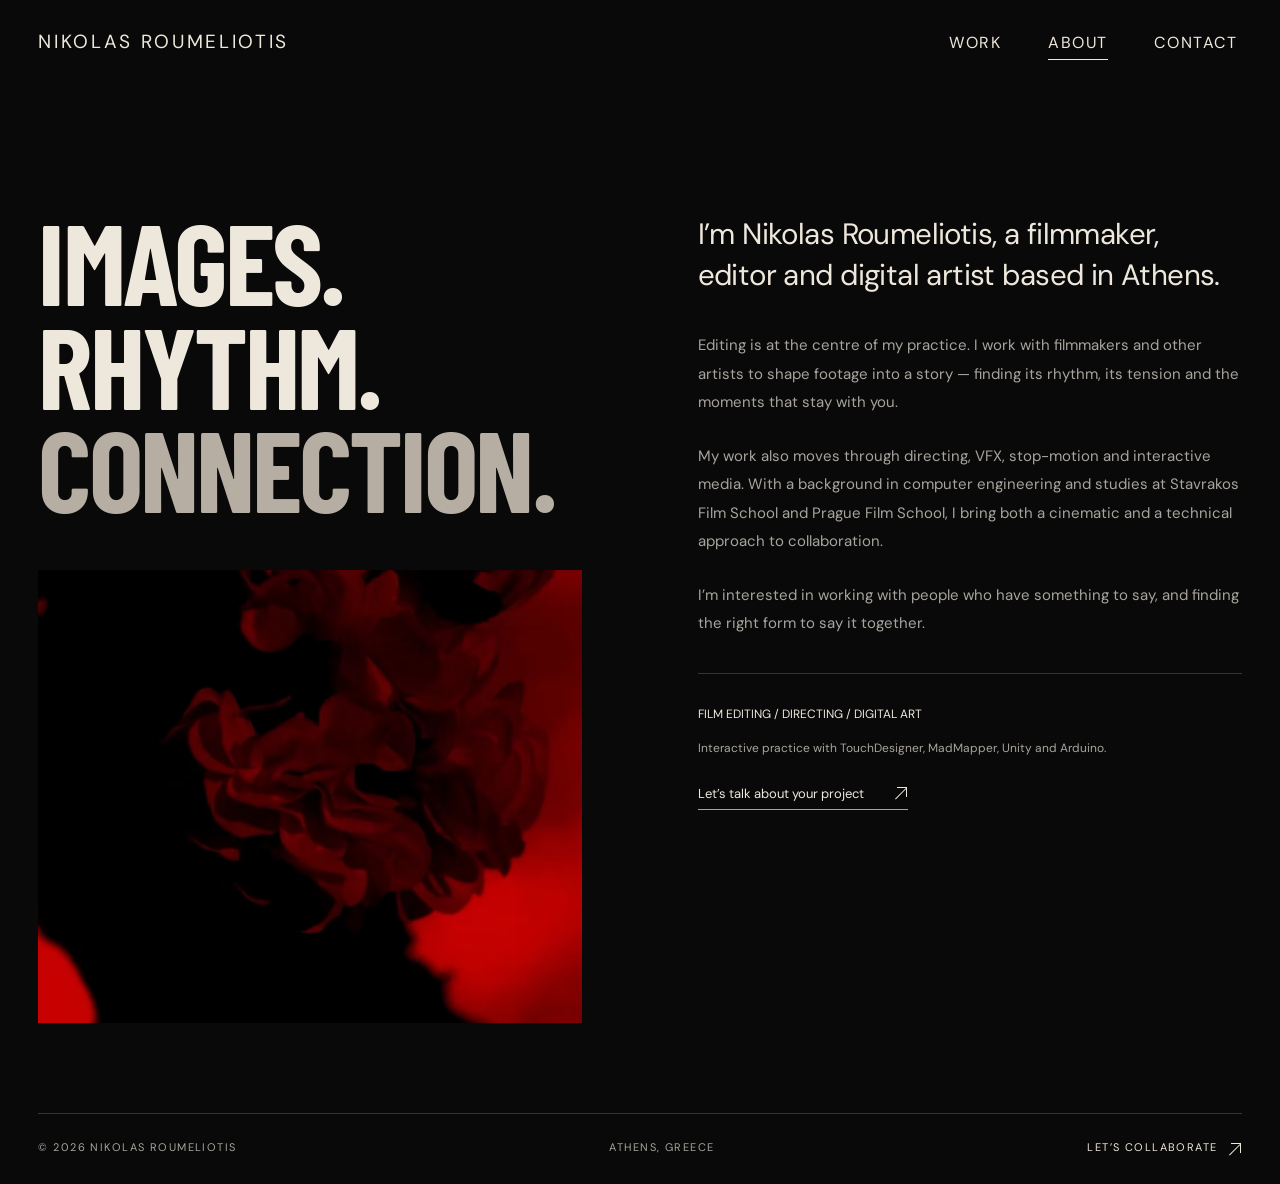
==== about.html @ 260fdf49 "Fill the homepage cinema edge to edge" ====
<!doctype html><html lang="en"><head><meta charset="utf-8"><meta name="viewport" content="width=device-width,initial-scale=1"><meta name="theme-color" content="#090909"><meta name="description" content="Nikolas Roumeliotis — Filmmaker / Editor / Digital Artist. Film editing, moving images and creative collaborations, Athens."><title>About — Nikolas Roumeliotis</title><link rel="stylesheet" href="./styles.css?v=9"><script src="./app.js?v=8" defer></script></head><body data-page="about"><a class="skip-link" href="#main">Skip to content</a><header id="site-header"></header><main id="main" class="page-content"><div class="about-layout"><div><h1 class="about-title">Images.<br>Rhythm.<br><span>Connection.</span></h1><div class="about-image"><img src="./assets/terra-02.jpg" alt="A red-lit silhouette from Terra Nova"></div></div><div class="about-copy"><p class="lead">I’m Nikolas Roumeliotis, a filmmaker, editor and digital artist based in Athens.</p><p>Editing is at the centre of my practice. I work with filmmakers and other artists to shape footage into a story — finding its rhythm, its tension and the moments that stay with you.</p><p>My work also moves through directing, VFX, stop-motion and interactive media. With a background in computer engineering and studies at Stavrakos Film School and Prague Film School, I bring both a cinematic and a technical approach to collaboration.</p><p>I’m interested in working with people who have something to say, and finding the right form to say it together.</p><div class="about-practice"><span>FILM EDITING / DIRECTING / DIGITAL ART</span>Interactive practice with TouchDesigner, MadMapper, Unity and Arduino.</div><a class="line-link" href="./contact.html">Let’s talk about your project <span class="arrow" aria-hidden="true"></span></a></div></div></main><footer id="site-footer"></footer></body></html>
---- styles.css ----
@font-face{font-family:Barlow;src:url('./assets/fonts/barlow-condensed-bold.ttf') format('truetype');font-weight:700;font-display:swap}@font-face{font-family:DM;src:url('./assets/fonts/dm-sans.ttf') format('truetype');font-weight:400 700;font-display:swap}
:root{--ground:#090909;--ink:#eee8dc;--quiet:#a8a49d;--rule:#363431;--gutter:clamp(22px,3vw,56px);--header:84px;--caption:64px}*{box-sizing:border-box}html{scroll-behavior:smooth;scrollbar-color:#6b655e var(--ground)}body{background:var(--ground);color:var(--ink);font-family:DM,Arial,sans-serif;margin:0;-webkit-font-smoothing:antialiased}::selection{background:#eee8dc;color:#17110e}a{color:inherit;text-decoration:none;text-underline-offset:5px}button{font:inherit}a:focus-visible,button:focus-visible{outline:2px solid var(--ink);outline-offset:6px}img{display:block;max-width:100%}[hidden]{display:none!important}.skip-link{position:absolute;left:20px;top:-60px;z-index:100;background:var(--ink);color:var(--ground);padding:12px}.skip-link:focus{top:12px}#site-header{height:var(--header);display:flex;justify-content:space-between;align-items:center;padding:0 var(--gutter);gap:24px;background:var(--ground);position:sticky;top:0;z-index:5}.wordmark{font-size:19px;letter-spacing:.14em;line-height:1.5}nav{display:flex;gap:clamp(24px,3vw,54px)}nav a{font-size:16px;font-weight:500;letter-spacing:.1em;min-height:44px;min-width:44px;padding:12px 4px;display:inline-flex;align-items:center;justify-content:center;position:relative}nav a:after{content:'';position:absolute;bottom:5px;left:4px;right:4px;height:1px;background:var(--ink);transform:scaleX(0);transform-origin:left;transition:transform .25s}nav a:hover:after,nav a[aria-current]:after{transform:scaleX(1)}.arrow{display:inline-block;width:14px;height:14px;position:relative;vertical-align:middle;flex-shrink:0}.arrow:before{content:'';position:absolute;right:1px;top:1px;width:9px;height:9px;border-top:1px solid currentColor;border-right:1px solid currentColor}.arrow:after{content:'';position:absolute;right:2px;top:2px;width:15px;height:1px;background:currentColor;transform:rotate(-45deg);transform-origin:right}.cinema{height:calc(100svh - var(--header) - var(--caption));min-height:490px;max-height:1100px;position:relative;overflow:hidden;background:#21191b}.cinema-media{position:absolute;inset:0;overflow:hidden}.film-image{width:100%;height:100%;object-fit:cover;transform:scale(1.35);object-position:center center}.cinema-shade{position:absolute;inset:0;background:linear-gradient(180deg,rgba(0,0,0,.17),transparent 35%,rgba(0,0,0,.12) 65%,rgba(0,0,0,.48));pointer-events:none}.home-identity{position:absolute;top:27px;left:var(--gutter);font-size:11px;letter-spacing:.14em;color:#fff5e9;text-shadow:0 1px 8px #090909}.cinema-title{position:absolute;bottom:14px;left:var(--gutter);right:90px;pointer-events:none}.cinema-title h1{font-family:Barlow,sans-serif;font-weight:700;font-size:11.5vw;transform:scaleY(1.8);transform-origin:left bottom;white-space:nowrap;line-height:.87;letter-spacing:-.025em;margin:0;color:#f1e9d9;max-width:100%;text-wrap:balance}.film-switcher{position:absolute;right:var(--gutter);top:50%;transform:translateY(-50%);display:flex;flex-direction:column;gap:2px}.film-marker{position:relative;width:46px;height:40px;border:0;padding:0 0 0 10px;display:flex;justify-content:flex-end;align-items:center;background:transparent;cursor:pointer;color:var(--ink)}.film-marker>span:first-child{width:25px;height:2px;background:#eee8dc66;transition:width .3s,background .3s}.film-marker[aria-pressed=true]>span:first-child,.film-marker:hover>span:first-child{width:36px;background:var(--ink)}.marker-name{position:absolute;white-space:nowrap;right:55px;opacity:0;pointer-events:none;font-size:11px;background:#090909cc;padding:6px 10px;transition:opacity .2s}.film-marker:hover .marker-name,.film-marker:focus-visible .marker-name{opacity:1}.cinema-caption{height:var(--caption);padding:0 var(--gutter);display:flex;justify-content:space-between;align-items:center;gap:24px;font-size:11px;letter-spacing:.19em}.cinema-caption a{display:flex;align-items:center;gap:22px}.film-player,.film-player iframe{width:100%;height:100%;position:absolute;inset:0;border:0}.has-video .cinema-title,.has-video .home-identity,.has-video .cinema-shade{display:none}.has-video .film-switcher{top:36px;transform:none}.home-end{padding:75px var(--gutter);display:flex;align-items:end;justify-content:space-between;gap:35px}.home-end>p{font-size:clamp(35px,4vw,65px);line-height:1.05;letter-spacing:-.035em;margin:0}.home-end em{font-family:Georgia,serif;font-weight:400}.home-end>div>p{font-size:14px;color:var(--quiet);margin:0 0 20px}.line-link{display:inline-flex;align-items:center;gap:30px;font-size:13px;padding-bottom:7px;border-bottom:1px solid var(--quiet);transition:color .2s,border-color .2s}.line-link:hover{color:#fff;border-color:#fff}#site-footer{border-top:1px solid var(--rule);margin:0 var(--gutter);padding:26px 0 30px;display:flex;align-items:center;justify-content:space-between;gap:24px;font-size:11px;letter-spacing:.13em;color:var(--quiet)}#site-footer a{display:flex;align-items:center;gap:13px;color:var(--ink)}#site-footer .arrow{width:11px;height:11px}.page-content{padding:65px var(--gutter) 90px}.page-heading{display:flex;align-items:end;justify-content:space-between;gap:30px;margin-bottom:60px}.page-heading h1,.about-title,.contact-title,.project-title{font-family:Barlow,sans-serif;font-size:clamp(80px,12vw,190px);text-transform:uppercase;font-weight:700;line-height:.9;letter-spacing:-.025em;margin:0}.page-heading>p{color:var(--quiet);font-size:15px;line-height:1.6;max-width:280px;margin:0 0 5px}.works{display:grid;grid-template-columns:1.25fr 1fr;align-items:start;gap:100px 5vw}.work-entry-1{padding-top:170px}.work-entry-2{grid-column:1;max-width:88%}.work-image{position:relative;overflow:hidden;aspect-ratio:1.7;background:#171413}.work-image img{width:100%;height:100%;object-fit:cover;transform:scale(1.35);transition:transform .65s cubic-bezier(.16,1,.3,1)}.work-entry:hover img{transform:scale(1.41)}.work-explore{position:absolute;right:20px;bottom:20px;font-size:11px;letter-spacing:.1em;display:flex;align-items:center;gap:14px;text-shadow:0 1px 8px #000}.work-heading{display:flex;justify-content:space-between;align-items:center;margin:20px 0 10px;gap:15px}.work-heading h2{font-family:Barlow,sans-serif;text-transform:uppercase;font-size:clamp(32px,3.5vw,56px);line-height:1;margin:0;font-weight:700;letter-spacing:-.02em}.work-entry>p{color:var(--ink);font-size:12px;line-height:1.6;margin:0}.work-entry>p span{color:var(--quiet)}.project-content{padding:24px var(--gutter) 90px}.project-top{display:flex;justify-content:space-between;gap:20px;font-size:11px;letter-spacing:.13em;color:var(--quiet);margin:20px 0 35px}.back-link{color:var(--ink);border-bottom:1px solid var(--rule);padding-bottom:6px}.project-title{font-size:clamp(65px,11vw,170px);margin-bottom:40px}.project-media{position:relative;aspect-ratio:16/9;background:#111}.project-media>img{width:100%;height:100%;object-fit:contain}.project-details{display:grid;grid-template-columns:1fr 1.25fr;gap:9vw;padding:60px 0 80px}.role-label{font-size:11px;letter-spacing:.15em;color:var(--quiet);margin:0 0 14px}.project-role{font-size:30px;margin:0;letter-spacing:-.02em}.project-summary{font-size:21px;line-height:1.6;margin:0 0 38px;max-width:650px}.credits{margin:0 0 35px}.credits>div{display:grid;grid-template-columns:160px 1fr;gap:24px;padding:14px 0;border-top:1px solid var(--rule);font-size:12px;line-height:1.6}.credits dt{color:var(--quiet)}.credits dd{margin:0}.next-project{display:grid;grid-template-columns:1fr auto;gap:25px;align-items:center;border-top:1px solid var(--rule);padding:35px 0}.next-project>span:first-child{grid-column:1 / -1;font-size:11px;letter-spacing:.15em;color:var(--quiet)}.next-project strong{font-family:Barlow,sans-serif;font-size:clamp(40px,6vw,90px);font-weight:700;line-height:1;text-transform:uppercase}.next-project>.arrow{width:30px;height:30px;transform:scale(1.7)}.about-layout{display:grid;grid-template-columns:minmax(0,1fr) minmax(0,1fr);gap:9vw;align-items:start;margin-top:60px}.about-title{font-size:clamp(65px,9vw,145px);max-width:700px}.about-title span{color:#b7aea3}.about-image{aspect-ratio:1.2;overflow:hidden;margin-top:50px}.about-image img{width:100%;height:100%;object-fit:cover;transform:scale(1.35)}.about-copy{padding-top:5px;min-width:0}.about-copy .lead{font-size:clamp(21px,2.3vw,34px);line-height:1.4;margin:0 0 35px;color:var(--ink);letter-spacing:-.02em}.about-copy p{font-size:15px;line-height:1.9;color:var(--quiet);max-width:60ch;margin:0 0 25px}.about-copy .line-link{margin-top:25px}.about-practice{padding-top:28px;margin-top:35px;border-top:1px solid var(--rule);font-size:12px;color:var(--quiet);line-height:2}.about-practice span{color:var(--ink);display:block;margin-bottom:10px}.contact-content{min-height:calc(100svh - 174px);display:flex;flex-direction:column;justify-content:center;padding-top:70px;padding-bottom:80px}.contact-title{font-size:clamp(85px,14vw,220px);max-width:1100px}.contact-copy{color:var(--quiet);font-size:18px;line-height:1.6;max-width:470px;margin:35px 0 45px}.contact-address{display:flex;align-items:center;justify-content:space-between;gap:20px;width:max-content;max-width:100%;font-size:clamp(15px,2.8vw,43px);letter-spacing:-.02em;border-bottom:1px solid var(--ink);padding:0 0 12px;overflow-wrap:anywhere}.contact-social{display:flex;gap:40px;font-size:11px;letter-spacing:.13em;margin-top:50px}.load-error,.not-found{padding:60px var(--gutter);line-height:1.7}.load-error a{text-decoration:underline}.not-found h1{font-family:Barlow,sans-serif;font-size:80px;margin:0 0 30px}
@media(min-width:1600px){.cinema-title{bottom:22px}.cinema-title h1{font-size:11.5vw}}
@media(max-width:900px){:root{--header:76px}.wordmark{font-size:17px;letter-spacing:.12em}nav{gap:20px}nav a{font-size:15px}.cinema-title h1{font-size:11.5vw}.works{gap:60px 5vw}.work-entry-1{padding-top:110px}.about-layout{gap:45px}.about-title{font-size:10vw}.project-details{gap:45px}.credits>div{grid-template-columns:125px 1fr}.contact-title{font-size:17vw}}
@media(max-width:600px){:root{--header:110px;--caption:82px}#site-header{align-items:center;align-content:center;flex-wrap:wrap;gap:4px;padding-top:10px;padding-bottom:10px}.wordmark{font-size:16px;letter-spacing:.1em;max-width:none;width:100%;line-height:1.6}nav{width:100%;justify-content:space-between;gap:12px}nav a{font-size:16px;letter-spacing:.06em}.cinema{min-height:480px;max-height:none}.film-image{object-position:48% center;transform:scale(1.35)}.cinema-title{left:var(--gutter);right:22px;bottom:25px}.cinema-title h1{font-size:23vw;transform:none;white-space:normal;line-height:.88;max-width:90%;text-wrap:balance}.home-identity{font-size:11px;top:23px;letter-spacing:.09em}.film-switcher{right:15px;top:43%}.film-marker{height:44px;width:44px}.film-marker>span:first-child{width:19px}.film-marker[aria-pressed=true]>span:first-child{width:29px}.cinema-caption{font-size:11px;letter-spacing:.1em;gap:20px}.cinema-caption>span{max-width:150px;line-height:1.8}.cinema-caption a{gap:12px;white-space:nowrap}.home-end{padding:50px var(--gutter);align-items:start;flex-direction:column;gap:35px}.home-end>p{font-size:44px}.home-end>div>p{font-size:13px}#site-footer{font-size:11px;flex-wrap:wrap;gap:20px}#site-footer>span:nth-child(2){display:none}.page-content{padding-top:40px;padding-bottom:60px}.page-heading{align-items:start;flex-direction:column;gap:25px;margin-bottom:45px}.page-heading h1{font-size:26vw}.page-heading>p{font-size:14px}.works{grid-template-columns:1fr;gap:45px}.work-entry-1{padding-top:0}.work-entry-2{max-width:none;grid-column:auto}.work-heading h2{font-size:38px}.project-top{font-size:11px;margin-bottom:30px}.project-title{font-size:18vw;margin-bottom:30px}.project-content{padding-top:15px;padding-bottom:45px}.project-media{margin-left:calc(var(--gutter) * -1);margin-right:calc(var(--gutter) * -1)}.project-details{grid-template-columns:1fr;gap:35px;padding:35px 0 50px}.project-summary{font-size:18px}.project-role{font-size:26px}.credits>div{font-size:11px;grid-template-columns:110px 1fr;gap:15px}.next-project{padding:28px 0}.next-project strong{font-size:43px}.about-layout{grid-template-columns:1fr;margin-top:15px;gap:40px}.about-title{font-size:20vw}.about-image{margin-top:35px;aspect-ratio:1.6}.about-copy .lead{font-size:24px}.about-copy p{font-size:14px}.contact-content{min-height:calc(100svh - 172px);padding-top:45px;padding-bottom:60px}.contact-title{font-size:23vw}.contact-copy{font-size:16px;margin:30px 0 35px}.contact-address{font-size:4.2vw;gap:15px}.contact-social{font-size:11px;margin-top:40px}}
@media(prefers-reduced-motion:reduce){html{scroll-behavior:auto}*,*:before,*:after{animation:none!important;transition:none!important}}

.project-gallery{display:grid;grid-template-columns:1fr 1fr;gap:clamp(18px,3vw,48px);padding-bottom:70px}.project-gallery img{width:100%;height:auto}.project-gallery img:first-child{grid-column:1/-1}@media(max-width:600px){.project-gallery{grid-template-columns:1fr;padding-bottom:40px}}

.work-image{position:relative}.work-preview{position:absolute;inset:0;opacity:0;pointer-events:none;transition:opacity .25s ease-out}.work-preview video{display:block;width:100%;height:100%;object-fit:cover}.is-previewing .work-preview{opacity:1}.work-explore{z-index:1}@media(prefers-reduced-motion:reduce){.work-preview{transition:none}}
.cinema.has-video{background:#000}.cinema.has-video iframe{background:#000}@media(max-width:600px){.cinema.has-video{height:auto;min-height:0;max-height:none;aspect-ratio:16/9}}

.project-gallery img:last-child:nth-child(even){grid-column:1/-1}
.film-player>video{position:absolute;inset:0;width:100%;height:100%;object-fit:contain;background:#000}.film-player>video:focus-visible{outline:2px solid var(--ink);outline-offset:-3px}
.cinema .film-player>video{object-fit:cover;transform:scale(1.35)}
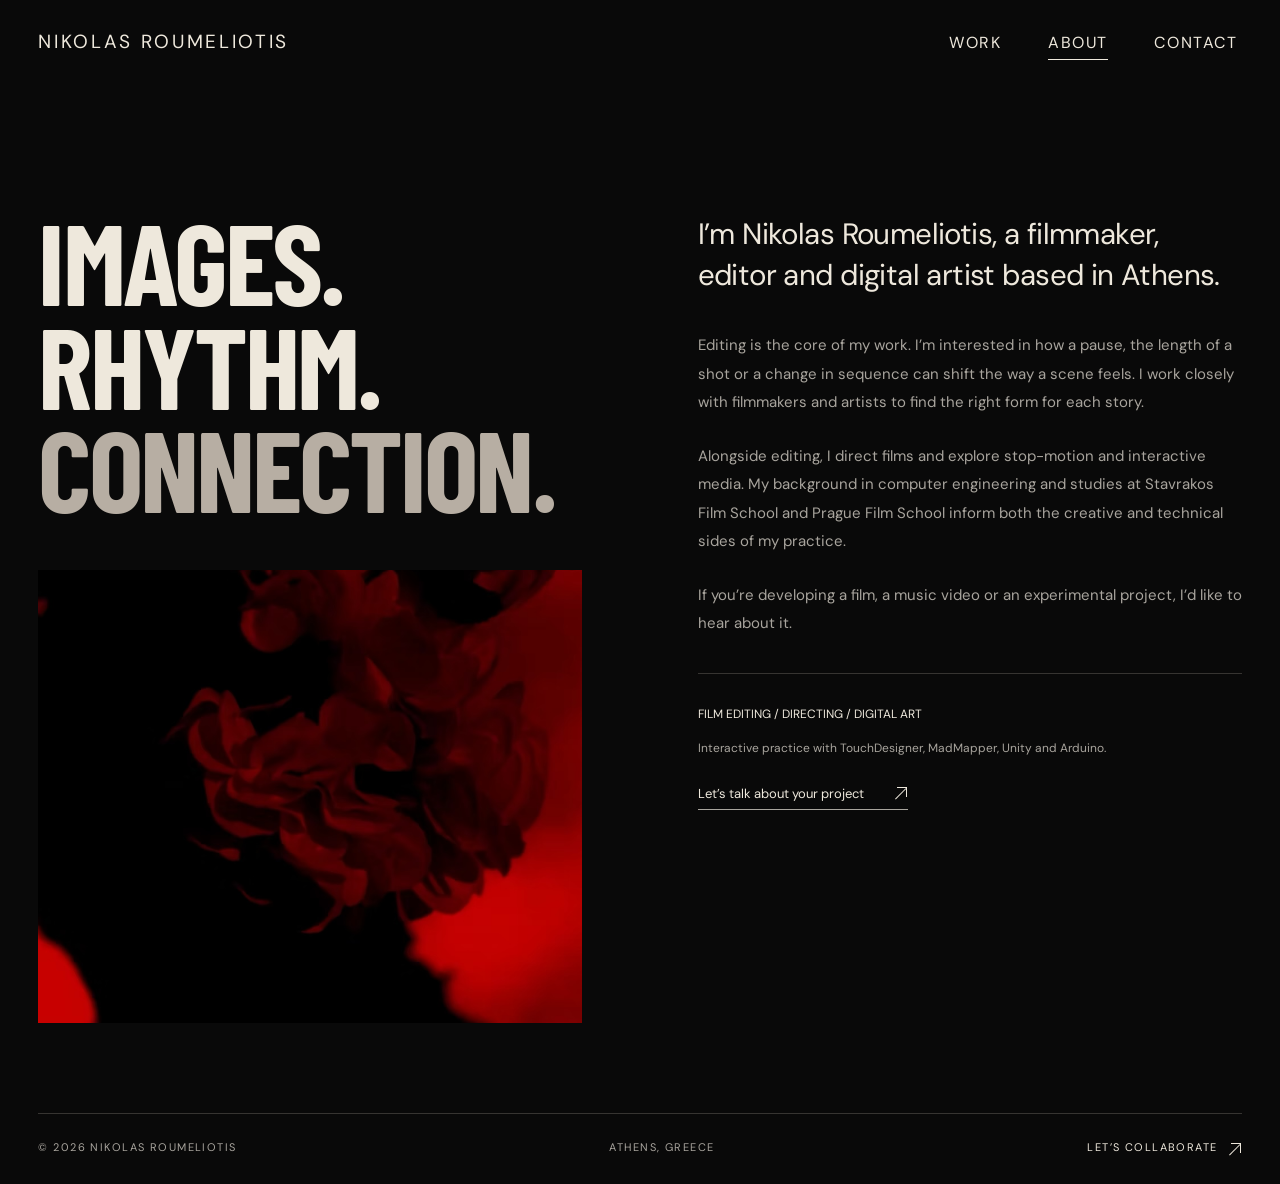
==== commit c08d079b: "Refine About copy and remove VFX" ====
--- a/about.html
+++ b/about.html
@@ -1 +1 @@
-<!doctype html><html lang="en"><head><meta charset="utf-8"><meta name="viewport" content="width=device-width,initial-scale=1"><meta name="theme-color" content="#090909"><meta name="description" content="Nikolas Roumeliotis — Filmmaker / Editor / Digital Artist. Film editing, moving images and creative collaborations, Athens."><title>About — Nikolas Roumeliotis</title><link rel="stylesheet" href="./styles.css?v=9"><script src="./app.js?v=8" defer></script></head><body data-page="about"><a class="skip-link" href="#main">Skip to content</a><header id="site-header"></header><main id="main" class="page-content"><div class="about-layout"><div><h1 class="about-title">Images.<br>Rhythm.<br><span>Connection.</span></h1><div class="about-image"><img src="./assets/terra-02.jpg" alt="A red-lit silhouette from Terra Nova"></div></div><div class="about-copy"><p class="lead">I’m Nikolas Roumeliotis, a filmmaker, editor and digital artist based in Athens.</p><p>Editing is at the centre of my practice. I work with filmmakers and other artists to shape footage into a story — finding its rhythm, its tension and the moments that stay with you.</p><p>My work also moves through directing, VFX, stop-motion and interactive media. With a background in computer engineering and studies at Stavrakos Film School and Prague Film School, I bring both a cinematic and a technical approach to collaboration.</p><p>I’m interested in working with people who have something to say, and finding the right form to say it together.</p><div class="about-practice"><span>FILM EDITING / DIRECTING / DIGITAL ART</span>Interactive practice with TouchDesigner, MadMapper, Unity and Arduino.</div><a class="line-link" href="./contact.html">Let’s talk about your project <span class="arrow" aria-hidden="true"></span></a></div></div></main><footer id="site-footer"></footer></body></html>+<!doctype html><html lang="en"><head><meta charset="utf-8"><meta name="viewport" content="width=device-width,initial-scale=1"><meta name="theme-color" content="#090909"><meta name="description" content="Nikolas Roumeliotis — Filmmaker / Editor / Digital Artist. Film editing, moving images and creative collaborations, Athens."><title>About — Nikolas Roumeliotis</title><link rel="stylesheet" href="./styles.css?v=10"><script src="./app.js?v=8" defer></script></head><body data-page="about"><a class="skip-link" href="#main">Skip to content</a><header id="site-header"></header><main id="main" class="page-content"><div class="about-layout"><div><h1 class="about-title">Images.<br>Rhythm.<br><span>Connection.</span></h1><div class="about-image"><img src="./assets/terra-02.jpg" alt="A red-lit silhouette from Terra Nova"></div></div><div class="about-copy"><p class="lead">I’m Nikolas Roumeliotis, a filmmaker, editor and digital artist based in Athens.</p><p>Editing is the core of my work. I’m interested in how a pause, the length of a shot or a change in sequence can shift the way a scene feels. I work closely with filmmakers and artists to find the right form for each story.</p><p>Alongside editing, I direct films and explore stop-motion and interactive media. My background in computer engineering and studies at Stavrakos Film School and Prague Film School inform both the creative and technical sides of my practice.</p><p>If you’re developing a film, a music video or an experimental project, I’d like to hear about it.</p><div class="about-practice"><span>FILM EDITING / DIRECTING / DIGITAL ART</span>Interactive practice with TouchDesigner, MadMapper, Unity and Arduino.</div><a class="line-link" href="./contact.html">Let’s talk about your project <span class="arrow" aria-hidden="true"></span></a></div></div></main><footer id="site-footer"></footer></body></html>
--- a/styles.css
+++ b/styles.css
@@ -12,4 +12,5 @@
 
 .project-gallery img:last-child:nth-child(even){grid-column:1/-1}
 .film-player>video{position:absolute;inset:0;width:100%;height:100%;object-fit:contain;background:#000}.film-player>video:focus-visible{outline:2px solid var(--ink);outline-offset:-3px}
-.cinema .film-player>video{object-fit:cover;transform:scale(1.35)}
+.cinema .film-player>video{object-fit:cover;transform:none}
+.cinema.has-video{height:auto;min-height:0;max-height:none;aspect-ratio:12/5}
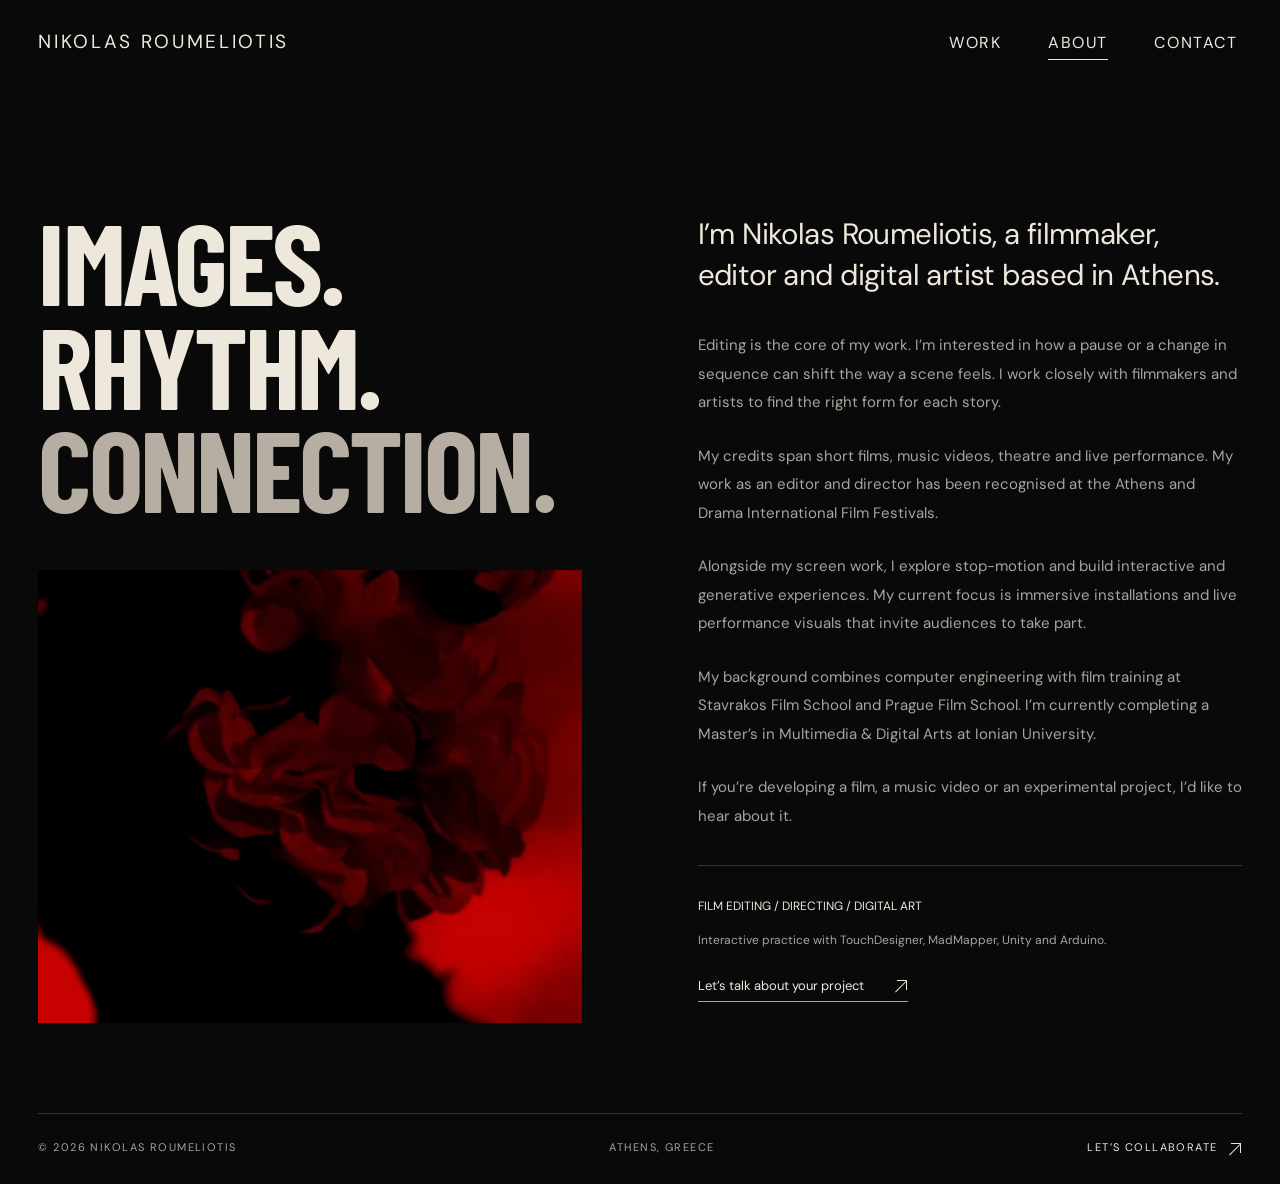
==== commit 302ae3eb: "Expand About with festival recognition and interactive arts practice" ====
--- a/about.html
+++ b/about.html
@@ -1 +1 @@
-<!doctype html><html lang="en"><head><meta charset="utf-8"><meta name="viewport" content="width=device-width,initial-scale=1"><meta name="theme-color" content="#090909"><meta name="description" content="Nikolas Roumeliotis — Filmmaker / Editor / Digital Artist. Film editing, moving images and creative collaborations, Athens."><title>About — Nikolas Roumeliotis</title><link rel="stylesheet" href="./styles.css?v=10"><script src="./app.js?v=8" defer></script></head><body data-page="about"><a class="skip-link" href="#main">Skip to content</a><header id="site-header"></header><main id="main" class="page-content"><div class="about-layout"><div><h1 class="about-title">Images.<br>Rhythm.<br><span>Connection.</span></h1><div class="about-image"><img src="./assets/terra-02.jpg" alt="A red-lit silhouette from Terra Nova"></div></div><div class="about-copy"><p class="lead">I’m Nikolas Roumeliotis, a filmmaker, editor and digital artist based in Athens.</p><p>Editing is the core of my work. I’m interested in how a pause, the length of a shot or a change in sequence can shift the way a scene feels. I work closely with filmmakers and artists to find the right form for each story.</p><p>Alongside editing, I direct films and explore stop-motion and interactive media. My background in computer engineering and studies at Stavrakos Film School and Prague Film School inform both the creative and technical sides of my practice.</p><p>If you’re developing a film, a music video or an experimental project, I’d like to hear about it.</p><div class="about-practice"><span>FILM EDITING / DIRECTING / DIGITAL ART</span>Interactive practice with TouchDesigner, MadMapper, Unity and Arduino.</div><a class="line-link" href="./contact.html">Let’s talk about your project <span class="arrow" aria-hidden="true"></span></a></div></div></main><footer id="site-footer"></footer></body></html>+<!doctype html><html lang="en"><head><meta charset="utf-8"><meta name="viewport" content="width=device-width,initial-scale=1"><meta name="theme-color" content="#090909"><meta name="description" content="Nikolas Roumeliotis — Filmmaker / Editor / Digital Artist. Film editing, moving images and creative collaborations, Athens."><title>About — Nikolas Roumeliotis</title><link rel="stylesheet" href="./styles.css?v=10"><script src="./app.js?v=8" defer></script></head><body data-page="about"><a class="skip-link" href="#main">Skip to content</a><header id="site-header"></header><main id="main" class="page-content"><div class="about-layout"><div><h1 class="about-title">Images.<br>Rhythm.<br><span>Connection.</span></h1><div class="about-image"><img src="./assets/terra-02.jpg" alt="A red-lit silhouette from Terra Nova"></div></div><div class="about-copy"><p class="lead">I’m Nikolas Roumeliotis, a filmmaker, editor and digital artist based in Athens.</p><p>Editing is the core of my work. I’m interested in how a pause or a change in sequence can shift the way a scene feels. I work closely with filmmakers and artists to find the right form for each story.</p><p>My credits span short films, music videos, theatre and live performance. My work as an editor and director has been recognised at the Athens and Drama International Film Festivals.</p><p>Alongside my screen work, I explore stop-motion and build interactive and generative experiences. My current focus is immersive installations and live performance visuals that invite audiences to take part.</p><p>My background combines computer engineering with film training at Stavrakos Film School and Prague Film School. I’m currently completing a Master’s in Multimedia &amp; Digital Arts at Ionian University.</p><p>If you’re developing a film, a music video or an experimental project, I’d like to hear about it.</p><div class="about-practice"><span>FILM EDITING / DIRECTING / DIGITAL ART</span>Interactive practice with TouchDesigner, MadMapper, Unity and Arduino.</div><a class="line-link" href="./contact.html">Let’s talk about your project <span class="arrow" aria-hidden="true"></span></a></div></div></main><footer id="site-footer"></footer></body></html>
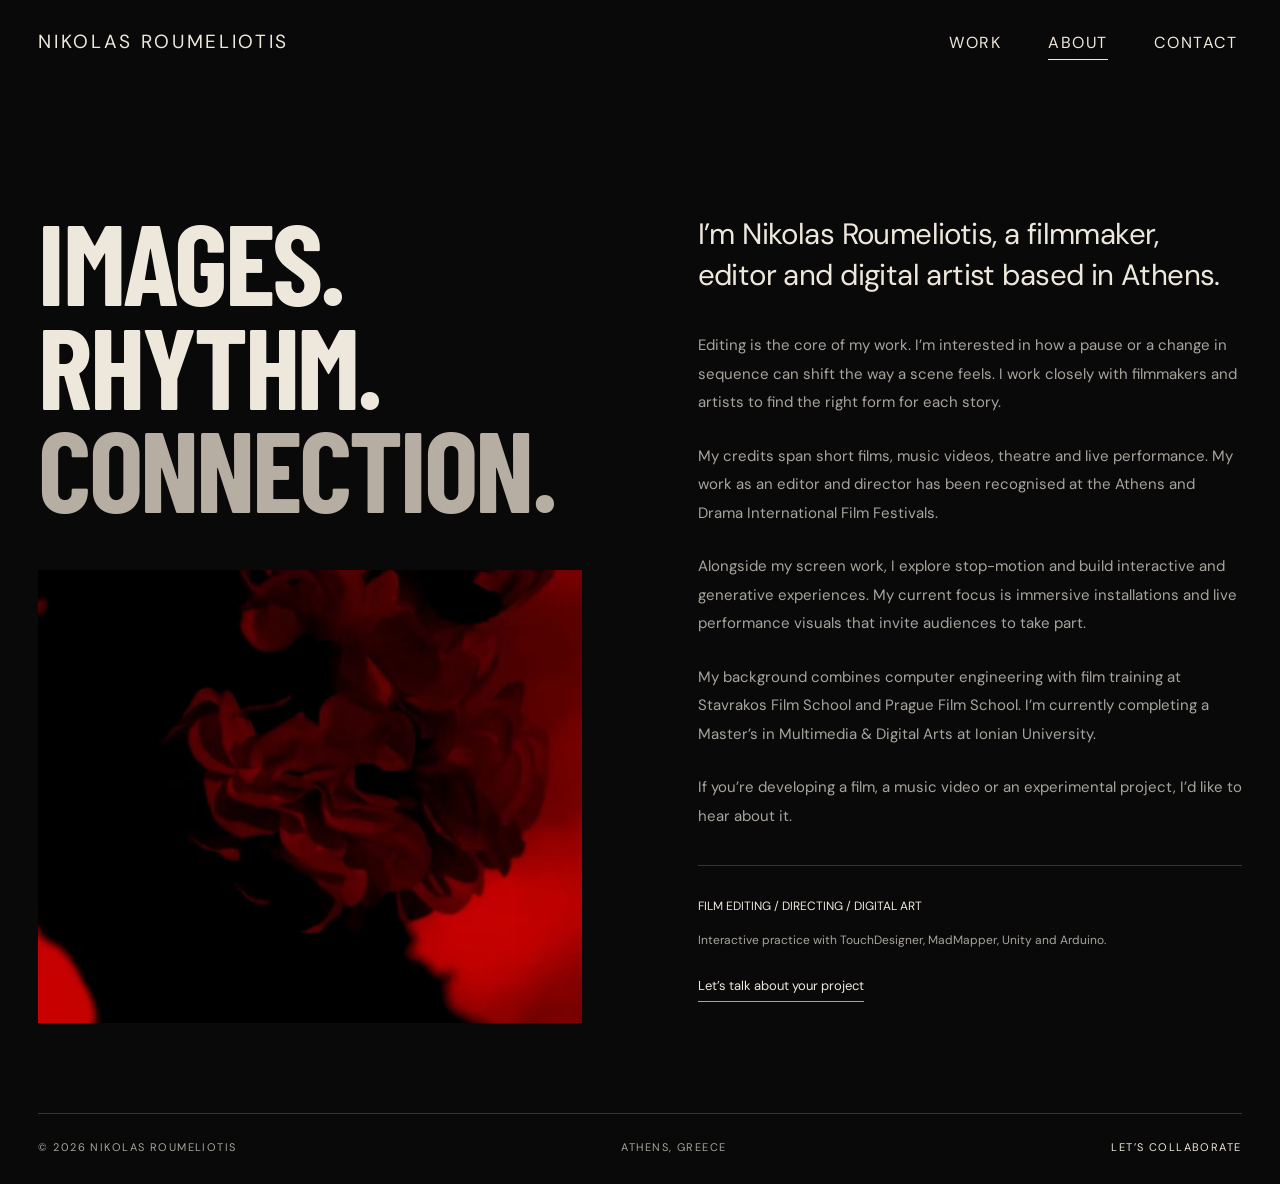
==== commit fad21d9b: "Remove decorative arrows throughout portfolio" ====
--- a/about.html
+++ b/about.html
@@ -1 +1 @@
-<!doctype html><html lang="en"><head><meta charset="utf-8"><meta name="viewport" content="width=device-width,initial-scale=1"><meta name="theme-color" content="#090909"><meta name="description" content="Nikolas Roumeliotis — Filmmaker / Editor / Digital Artist. Film editing, moving images and creative collaborations, Athens."><title>About — Nikolas Roumeliotis</title><link rel="stylesheet" href="./styles.css?v=10"><script src="./app.js?v=8" defer></script></head><body data-page="about"><a class="skip-link" href="#main">Skip to content</a><header id="site-header"></header><main id="main" class="page-content"><div class="about-layout"><div><h1 class="about-title">Images.<br>Rhythm.<br><span>Connection.</span></h1><div class="about-image"><img src="./assets/terra-02.jpg" alt="A red-lit silhouette from Terra Nova"></div></div><div class="about-copy"><p class="lead">I’m Nikolas Roumeliotis, a filmmaker, editor and digital artist based in Athens.</p><p>Editing is the core of my work. I’m interested in how a pause or a change in sequence can shift the way a scene feels. I work closely with filmmakers and artists to find the right form for each story.</p><p>My credits span short films, music videos, theatre and live performance. My work as an editor and director has been recognised at the Athens and Drama International Film Festivals.</p><p>Alongside my screen work, I explore stop-motion and build interactive and generative experiences. My current focus is immersive installations and live performance visuals that invite audiences to take part.</p><p>My background combines computer engineering with film training at Stavrakos Film School and Prague Film School. I’m currently completing a Master’s in Multimedia &amp; Digital Arts at Ionian University.</p><p>If you’re developing a film, a music video or an experimental project, I’d like to hear about it.</p><div class="about-practice"><span>FILM EDITING / DIRECTING / DIGITAL ART</span>Interactive practice with TouchDesigner, MadMapper, Unity and Arduino.</div><a class="line-link" href="./contact.html">Let’s talk about your project <span class="arrow" aria-hidden="true"></span></a></div></div></main><footer id="site-footer"></footer></body></html>+<!doctype html><html lang="en"><head><meta charset="utf-8"><meta name="viewport" content="width=device-width,initial-scale=1"><meta name="theme-color" content="#090909"><meta name="description" content="Nikolas Roumeliotis — Filmmaker / Editor / Digital Artist. Film editing, moving images and creative collaborations, Athens."><title>About — Nikolas Roumeliotis</title><link rel="stylesheet" href="./styles.css?v=11"><script src="./app.js?v=12" defer></script></head><body data-page="about"><a class="skip-link" href="#main">Skip to content</a><header id="site-header"></header><main id="main" class="page-content"><div class="about-layout"><div><h1 class="about-title">Images.<br>Rhythm.<br><span>Connection.</span></h1><div class="about-image"><img src="./assets/terra-02.jpg" alt="A red-lit silhouette from Terra Nova"></div></div><div class="about-copy"><p class="lead">I’m Nikolas Roumeliotis, a filmmaker, editor and digital artist based in Athens.</p><p>Editing is the core of my work. I’m interested in how a pause or a change in sequence can shift the way a scene feels. I work closely with filmmakers and artists to find the right form for each story.</p><p>My credits span short films, music videos, theatre and live performance. My work as an editor and director has been recognised at the Athens and Drama International Film Festivals.</p><p>Alongside my screen work, I explore stop-motion and build interactive and generative experiences. My current focus is immersive installations and live performance visuals that invite audiences to take part.</p><p>My background combines computer engineering with film training at Stavrakos Film School and Prague Film School. I’m currently completing a Master’s in Multimedia &amp; Digital Arts at Ionian University.</p><p>If you’re developing a film, a music video or an experimental project, I’d like to hear about it.</p><div class="about-practice"><span>FILM EDITING / DIRECTING / DIGITAL ART</span>Interactive practice with TouchDesigner, MadMapper, Unity and Arduino.</div><a class="line-link" href="./contact.html">Let’s talk about your project </a></div></div></main><footer id="site-footer"></footer></body></html>
--- a/styles.css
+++ b/styles.css
@@ -14,3 +14,12 @@
 .film-player>video{position:absolute;inset:0;width:100%;height:100%;object-fit:contain;background:#000}.film-player>video:focus-visible{outline:2px solid var(--ink);outline-offset:-3px}
 .cinema .film-player>video{object-fit:cover;transform:none}
 .cinema.has-video{height:auto;min-height:0;max-height:none;aspect-ratio:12/5}
+
+/* Quiet cinematic motion; layout, scroll and card titles stay still. */
+:root{--motion-feedback:240ms;--motion-preview:380ms;--ease-settle:cubic-bezier(.16,1,.3,1);--ease-state:cubic-bezier(.2,.65,.3,1)}
+nav a:after{transition:transform var(--motion-feedback) var(--ease-settle);transform-origin:right}
+nav a:hover:after,nav a[aria-current]:after{transform-origin:left}
+nav a:focus-visible:after{transform:scaleX(1);transition:none}
+.work-image img,.work-entry:hover img{transform:scale(1.35);transition:none}
+.work-preview{transition:opacity var(--motion-preview) var(--ease-state)}
+@media(prefers-reduced-motion:reduce){.work-preview,nav a:after{transition:none}}
